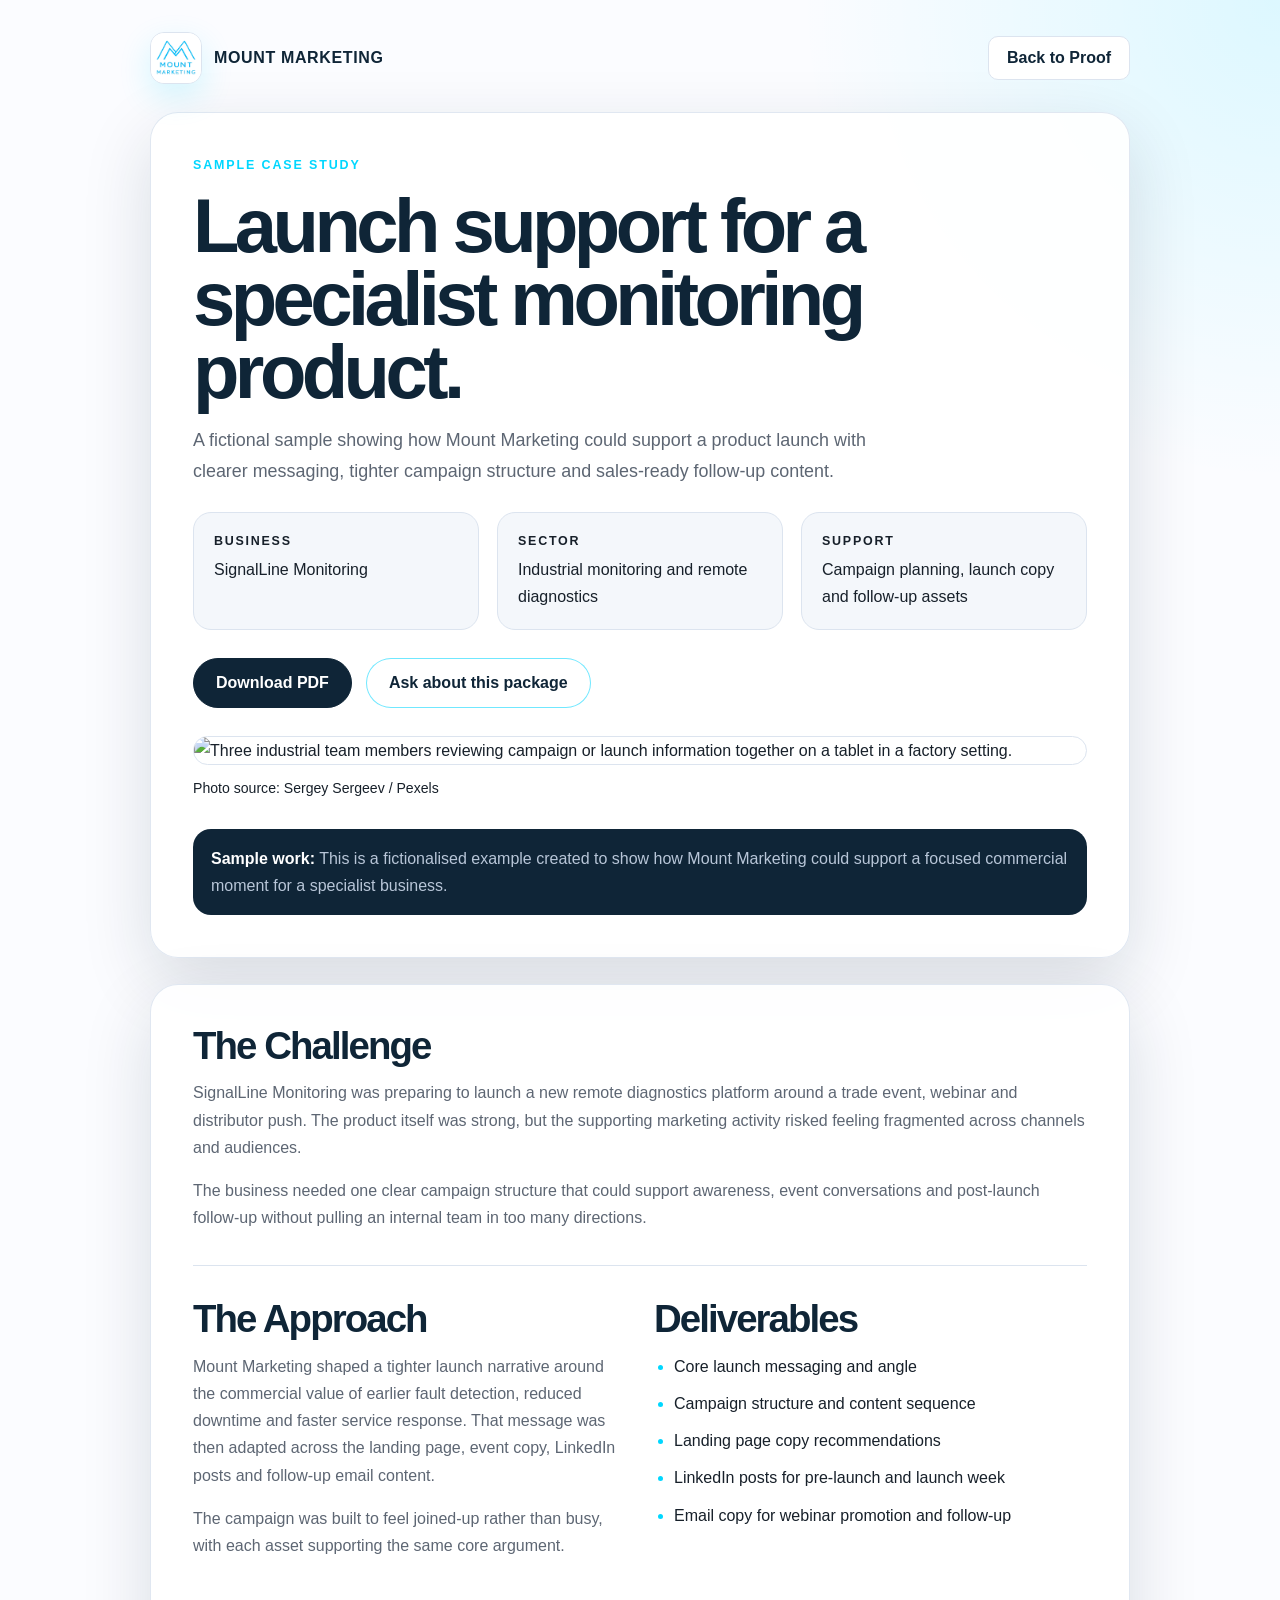
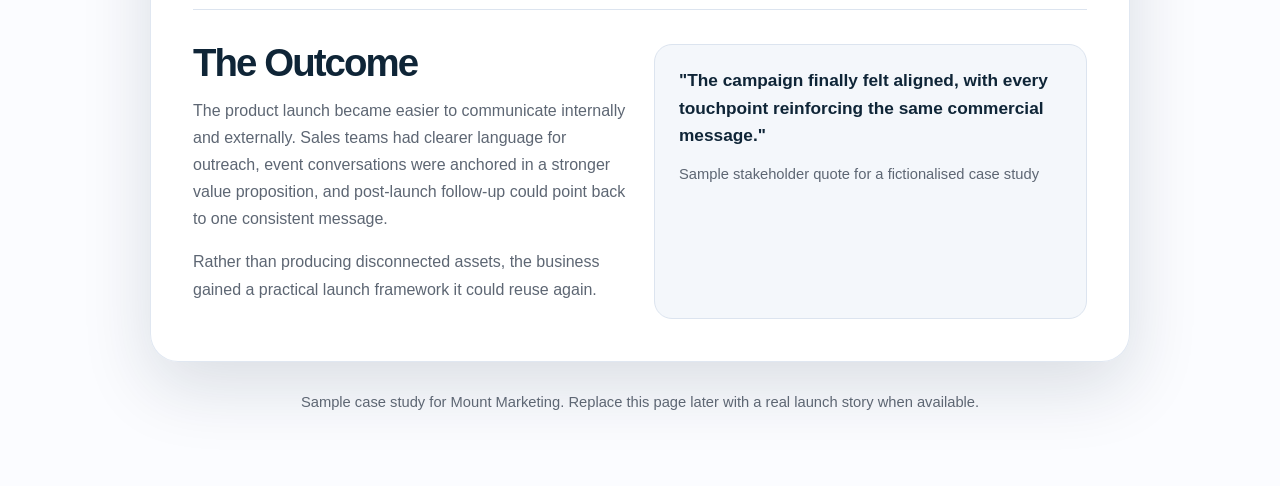
==== case-studies/launch-support.html @ dd9816d2 "Publish latest homepage and sample case studies" ====
<!DOCTYPE html>
<html lang="en">
<head>
  <meta charset="UTF-8">
  <meta name="viewport" content="width=device-width, initial-scale=1.0">
  <meta name="description" content="Sample Mount Marketing case study showing campaign support for a specialist product launch.">
  <title>Launch Support Sample Case Study | Mount Marketing</title>
  <link rel="canonical" href="https://www.mountmarketing.co.uk/case-studies/launch-support.html">
  <link rel="icon" href="../mount-marketing-logo.jpg" type="image/jpeg">
  <link rel="stylesheet" href="case-study.css?v=20260410-visuals">
</head>
<body>
  <main class="page-shell">
    <div class="container">
      <header class="page-header">
        <a class="brand-lockup" href="../index.html#top">
          <img src="../mount-marketing-logo.jpg" width="52" height="52" alt="" aria-hidden="true">
          <span>MOUNT MARKETING</span>
        </a>
        <a class="back-home" href="../index.html#proof">Back to Proof</a>
      </header>

      <section class="hero-card">
        <p class="eyebrow">Sample Case Study</p>
        <h1>Launch support for a specialist monitoring product.</h1>
        <p class="hero-lede">A fictional sample showing how Mount Marketing could support a product launch with clearer messaging, tighter campaign structure and sales-ready follow-up content.</p>
        <div class="hero-meta">
          <div class="meta-card">
            <span>Business</span>
            SignalLine Monitoring
          </div>
          <div class="meta-card">
            <span>Sector</span>
            Industrial monitoring and remote diagnostics
          </div>
          <div class="meta-card">
            <span>Support</span>
            Campaign planning, launch copy and follow-up assets
          </div>
        </div>
        <div class="page-actions">
          <a class="button button-primary" href="launch-support.pdf" download>Download PDF</a>
          <a class="button button-secondary" href="../index.html#contact">Ask about this package</a>
        </div>
        <figure class="hero-visual">
          <img src="images/launch-support.jpg" alt="Three industrial team members reviewing campaign or launch information together on a tablet in a factory setting.">
          <figcaption class="image-credit">Photo source: Sergey Sergeev / Pexels</figcaption>
        </figure>
        <p class="sample-note"><strong>Sample work:</strong> This is a fictionalised example created to show how Mount Marketing could support a focused commercial moment for a specialist business.</p>
      </section>

      <section class="content-card">
        <div class="section-block">
          <h2>The Challenge</h2>
          <p>SignalLine Monitoring was preparing to launch a new remote diagnostics platform around a trade event, webinar and distributor push. The product itself was strong, but the supporting marketing activity risked feeling fragmented across channels and audiences.</p>
          <p>The business needed one clear campaign structure that could support awareness, event conversations and post-launch follow-up without pulling an internal team in too many directions.</p>
        </div>

        <div class="section-block two-column">
          <div>
            <h2>The Approach</h2>
            <p>Mount Marketing shaped a tighter launch narrative around the commercial value of earlier fault detection, reduced downtime and faster service response. That message was then adapted across the landing page, event copy, LinkedIn posts and follow-up email content.</p>
            <p>The campaign was built to feel joined-up rather than busy, with each asset supporting the same core argument.</p>
          </div>
          <div>
            <h2>Deliverables</h2>
            <ul class="deliverables">
              <li>Core launch messaging and angle</li>
              <li>Campaign structure and content sequence</li>
              <li>Landing page copy recommendations</li>
              <li>LinkedIn posts for pre-launch and launch week</li>
              <li>Email copy for webinar promotion and follow-up</li>
            </ul>
          </div>
        </div>

        <div class="section-block two-column">
          <div>
            <h2>The Outcome</h2>
            <p>The product launch became easier to communicate internally and externally. Sales teams had clearer language for outreach, event conversations were anchored in a stronger value proposition, and post-launch follow-up could point back to one consistent message.</p>
            <p>Rather than producing disconnected assets, the business gained a practical launch framework it could reuse again.</p>
          </div>
          <div class="quote-card">
            <blockquote>"The campaign finally felt aligned, with every touchpoint reinforcing the same commercial message."</blockquote>
            <p>Sample stakeholder quote for a fictionalised case study</p>
          </div>
        </div>
      </section>

      <p class="page-footer">Sample case study for Mount Marketing. Replace this page later with a real launch story when available.</p>
    </div>
  </main>
</body>
</html>
---- case-studies/case-study.css ----
:root {
  --color-ink: #17202a;
  --color-muted: #5d6673;
  --color-panel: #ffffff;
  --color-soft: #f4f7fb;
  --color-deep: #0f2537;
  --color-accent: #00d7ff;
  --color-line: #dce4ef;
  --shadow-card: 0 24px 70px rgba(15, 37, 55, 0.14);
  --radius-large: 28px;
  --radius-medium: 18px;
  --container: 980px;
}

* {
  box-sizing: border-box;
}

body {
  margin: 0;
  font-family: Inter, "Segoe UI", Arial, sans-serif;
  color: var(--color-ink);
  background:
    radial-gradient(circle at top right, rgba(0, 215, 255, 0.12), transparent 30rem),
    #fbfcff;
  line-height: 1.7;
}

a {
  color: inherit;
  text-decoration: none;
}

p,
h1,
h2,
h3 {
  margin-top: 0;
}

p {
  color: var(--color-muted);
}

.container {
  width: min(100% - 40px, var(--container));
  margin: 0 auto;
}

.page-shell {
  padding: 32px 0 56px;
}

.page-header {
  display: flex;
  align-items: center;
  justify-content: space-between;
  gap: 20px;
  margin-bottom: 28px;
}

.brand-lockup {
  display: inline-flex;
  align-items: center;
  gap: 12px;
  color: var(--color-deep);
  font-weight: 800;
  letter-spacing: 0.04em;
}

.brand-lockup img {
  width: 52px;
  height: 52px;
  object-fit: contain;
  background: #ffffff;
  border: 1px solid var(--color-line);
  border-radius: 14px;
  box-shadow: 0 12px 32px rgba(0, 215, 255, 0.16);
}

.back-home {
  display: inline-flex;
  align-items: center;
  justify-content: center;
  min-height: 44px;
  padding: 0 18px;
  color: var(--color-deep);
  background: #ffffff;
  border: 1px solid var(--color-line);
  border-radius: 10px;
  font-weight: 800;
}

.hero-card,
.content-card {
  background: rgba(255, 255, 255, 0.9);
  border: 1px solid rgba(220, 228, 239, 0.88);
  border-radius: var(--radius-large);
  box-shadow: var(--shadow-card);
}

.hero-card {
  padding: 42px;
  margin-bottom: 26px;
}

.eyebrow {
  margin-bottom: 14px;
  color: var(--color-accent);
  font-size: 0.78rem;
  font-weight: 800;
  letter-spacing: 0.15em;
  text-transform: uppercase;
}

h1 {
  margin-bottom: 16px;
  color: var(--color-deep);
  font-size: clamp(2.5rem, 6vw, 4.75rem);
  line-height: 0.96;
  letter-spacing: -0.06em;
}

h2 {
  margin-bottom: 14px;
  color: var(--color-deep);
  font-size: clamp(1.7rem, 4vw, 2.4rem);
  line-height: 1;
  letter-spacing: -0.05em;
}

h3 {
  margin-bottom: 10px;
  color: var(--color-deep);
  font-size: 1.08rem;
  letter-spacing: -0.03em;
}

.hero-lede {
  max-width: 720px;
  margin-bottom: 26px;
  font-size: 1.12rem;
}

.hero-meta {
  display: grid;
  grid-template-columns: repeat(3, minmax(0, 1fr));
  gap: 18px;
  margin-bottom: 28px;
}

.meta-card {
  padding: 18px 20px;
  background: var(--color-soft);
  border: 1px solid var(--color-line);
  border-radius: var(--radius-medium);
}

.meta-card span {
  display: block;
  margin-bottom: 4px;
  color: var(--color-ink);
  font-size: 0.78rem;
  font-weight: 800;
  letter-spacing: 0.14em;
  text-transform: uppercase;
}

.page-actions {
  display: flex;
  flex-wrap: wrap;
  gap: 14px;
}

.hero-visual {
  margin: 28px 0;
}

.hero-visual img {
  display: block;
  width: 100%;
  max-height: 430px;
  object-fit: cover;
  border: 1px solid var(--color-line);
  border-radius: calc(var(--radius-large) - 6px);
}

.image-credit {
  margin: 12px 0 0;
  font-size: 0.88rem;
}

.image-credit a {
  color: var(--color-deep);
  font-weight: 700;
  text-decoration: underline;
  text-decoration-color: rgba(0, 215, 255, 0.58);
  text-underline-offset: 4px;
}

.button {
  display: inline-flex;
  align-items: center;
  justify-content: center;
  min-height: 50px;
  padding: 0 22px;
  border-radius: 999px;
  font-weight: 800;
}

.button-primary {
  color: #ffffff;
  background: var(--color-deep);
  border: 1px solid var(--color-deep);
}

.button-secondary {
  color: var(--color-deep);
  background: #ffffff;
  border: 1px solid rgba(0, 215, 255, 0.56);
}

.sample-note {
  margin: 24px 0 0;
  padding: 16px 18px;
  color: #b8c6d8;
  background: var(--color-deep);
  border-radius: var(--radius-medium);
}

.sample-note strong {
  color: #ffffff;
}

.content-card {
  padding: 42px;
}

.section-block + .section-block {
  margin-top: 34px;
  padding-top: 34px;
  border-top: 1px solid var(--color-line);
}

.two-column {
  display: grid;
  grid-template-columns: repeat(2, minmax(0, 1fr));
  gap: 28px;
}

.deliverables {
  display: grid;
  gap: 10px;
  margin: 0;
  padding-left: 20px;
}

.deliverables li::marker {
  color: var(--color-accent);
}

.quote-card {
  padding: 22px 24px;
  background: var(--color-soft);
  border: 1px solid var(--color-line);
  border-radius: var(--radius-medium);
}

.quote-card blockquote {
  margin: 0 0 12px;
  color: var(--color-deep);
  font-size: 1.08rem;
  font-weight: 700;
  line-height: 1.6;
}

.quote-card p {
  margin: 0;
  font-size: 0.92rem;
}

.page-footer {
  margin-top: 28px;
  text-align: center;
  font-size: 0.92rem;
}

@media print {
  body {
    background: #ffffff;
  }

  .page-shell {
    padding: 0;
  }

  .back-home,
  .page-actions {
    display: none;
  }

  .hero-card,
  .content-card {
    box-shadow: none;
  }
}

@media (max-width: 760px) {
  .page-header,
  .hero-meta,
  .two-column {
    grid-template-columns: 1fr;
  }

  .page-header {
    align-items: flex-start;
    flex-direction: column;
  }

  .hero-card,
  .content-card {
    padding: 30px;
  }
}
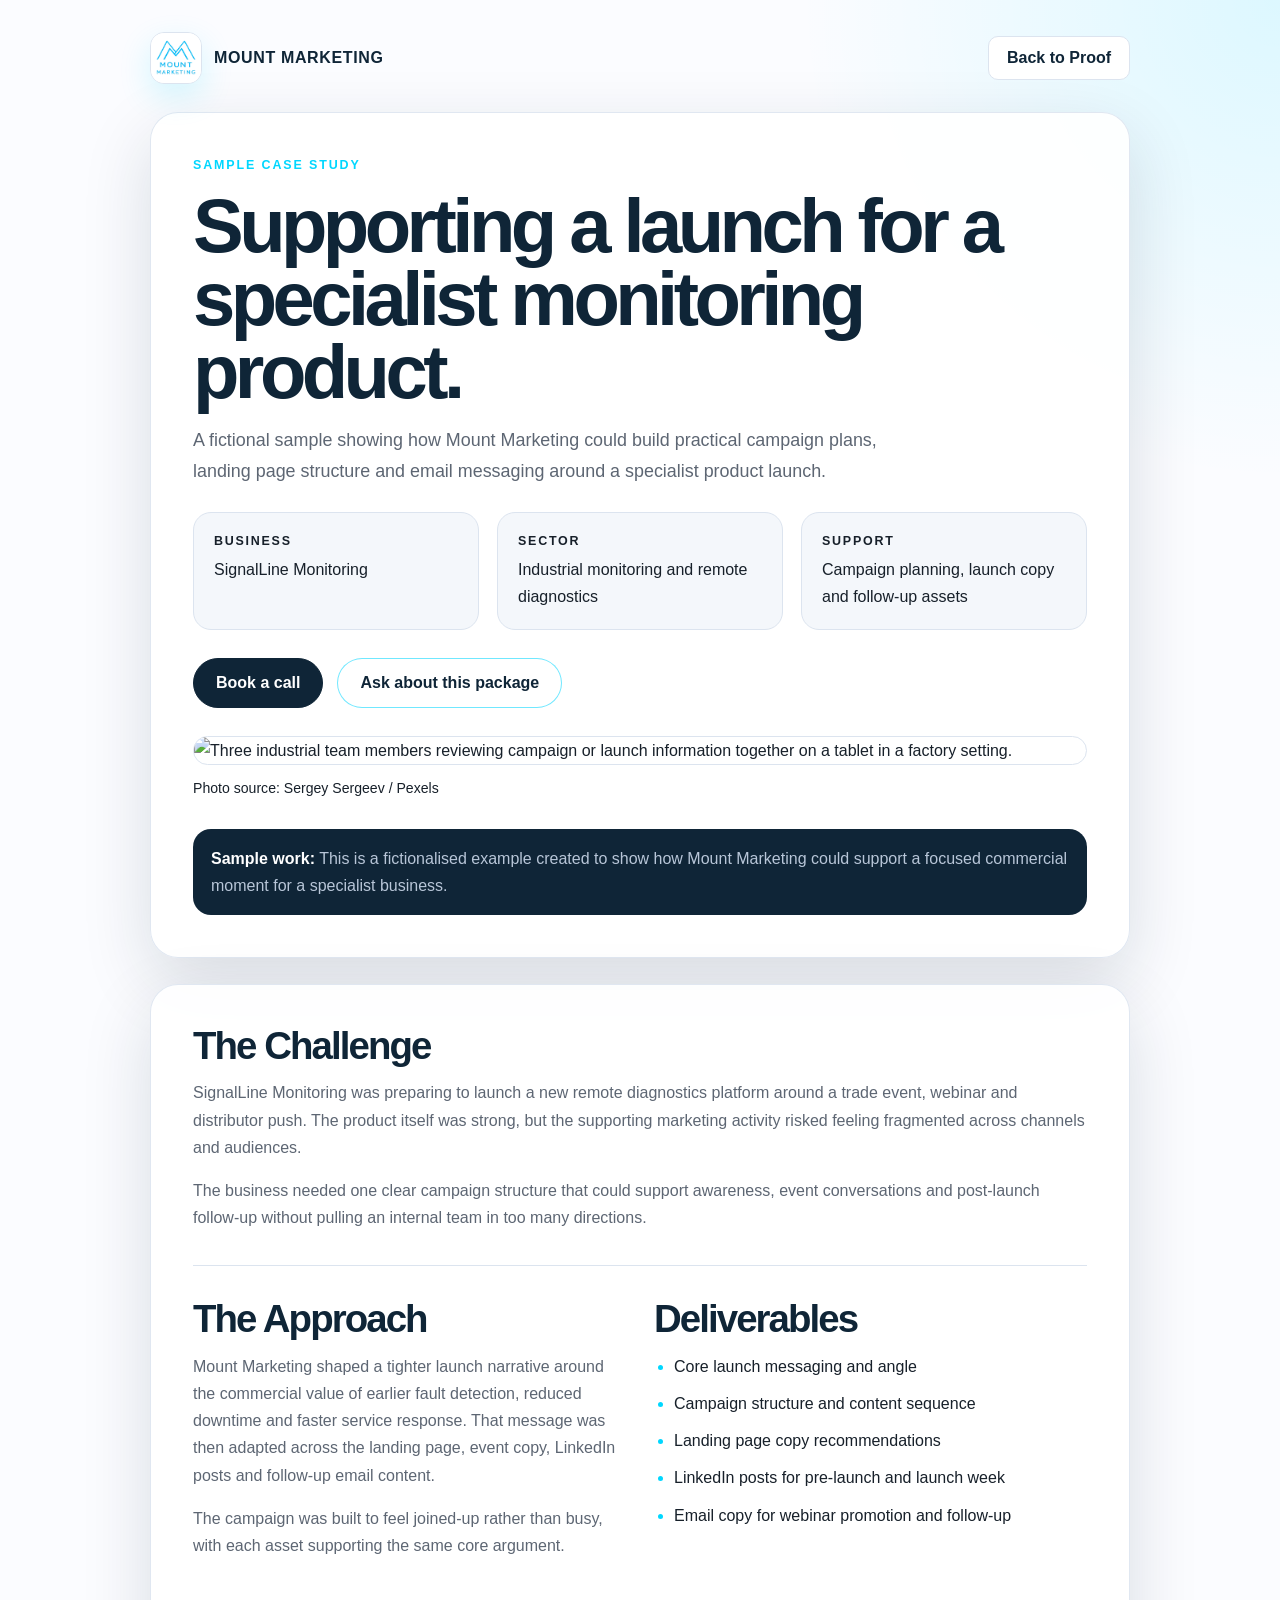
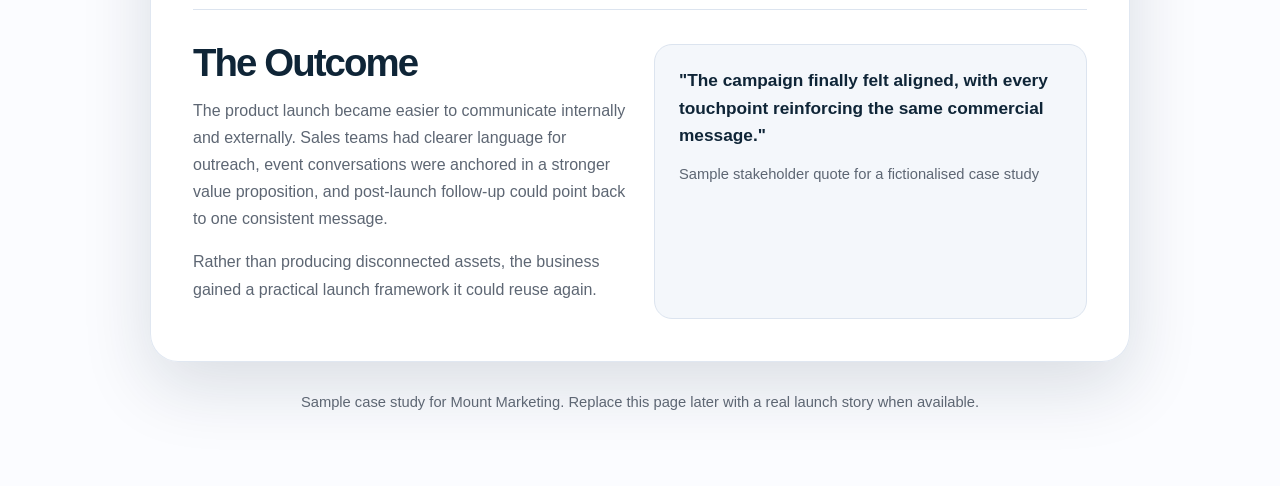
==== commit b2a1ed2f: "Rename proof samples and refresh case study titles" ====
--- a/case-studies/launch-support.html
+++ b/case-studies/launch-support.html
@@ -3,8 +3,8 @@
 <head>
   <meta charset="UTF-8">
   <meta name="viewport" content="width=device-width, initial-scale=1.0">
-  <meta name="description" content="Sample Mount Marketing case study showing campaign support for a specialist product launch.">
-  <title>Launch Support Sample Case Study | Mount Marketing</title>
+  <meta name="description" content="Sample Mount Marketing case study showing how campaign planning and launch support can help a specialist offer land more clearly.">
+  <title>Supporting a Launch Sample Case Study | Mount Marketing</title>
   <link rel="canonical" href="https://www.mountmarketing.co.uk/case-studies/launch-support.html">
   <link rel="icon" href="../mount-marketing-logo.jpg" type="image/jpeg">
   <link rel="stylesheet" href="case-study.css?v=20260410-visuals">
@@ -22,8 +22,8 @@
 
       <section class="hero-card">
         <p class="eyebrow">Sample Case Study</p>
-        <h1>Launch support for a specialist monitoring product.</h1>
-        <p class="hero-lede">A fictional sample showing how Mount Marketing could support a product launch with clearer messaging, tighter campaign structure and sales-ready follow-up content.</p>
+        <h1>Supporting a launch for a specialist monitoring product.</h1>
+        <p class="hero-lede">A fictional sample showing how Mount Marketing could build practical campaign plans, landing page structure and email messaging around a specialist product launch.</p>
         <div class="hero-meta">
           <div class="meta-card">
             <span>Business</span>
@@ -39,11 +39,11 @@
           </div>
         </div>
         <div class="page-actions">
-          <a class="button button-primary" href="launch-support.pdf" download>Download PDF</a>
+          <a class="button button-primary" href="../index.html#booking">Book a call</a>
           <a class="button button-secondary" href="../index.html#contact">Ask about this package</a>
         </div>
         <figure class="hero-visual">
-          <img src="images/launch-support.jpg" alt="Three industrial team members reviewing campaign or launch information together on a tablet in a factory setting.">
+          <img src="https://images.pexels.com/photos/32845690/pexels-photo-32845690.jpeg?cs=srgb&dl=pexels-sergey-sergeev-2153675005-32845690.jpg&fm=jpg" alt="Three industrial team members reviewing campaign or launch information together on a tablet in a factory setting.">
           <figcaption class="image-credit">Photo source: Sergey Sergeev / Pexels</figcaption>
         </figure>
         <p class="sample-note"><strong>Sample work:</strong> This is a fictionalised example created to show how Mount Marketing could support a focused commercial moment for a specialist business.</p>
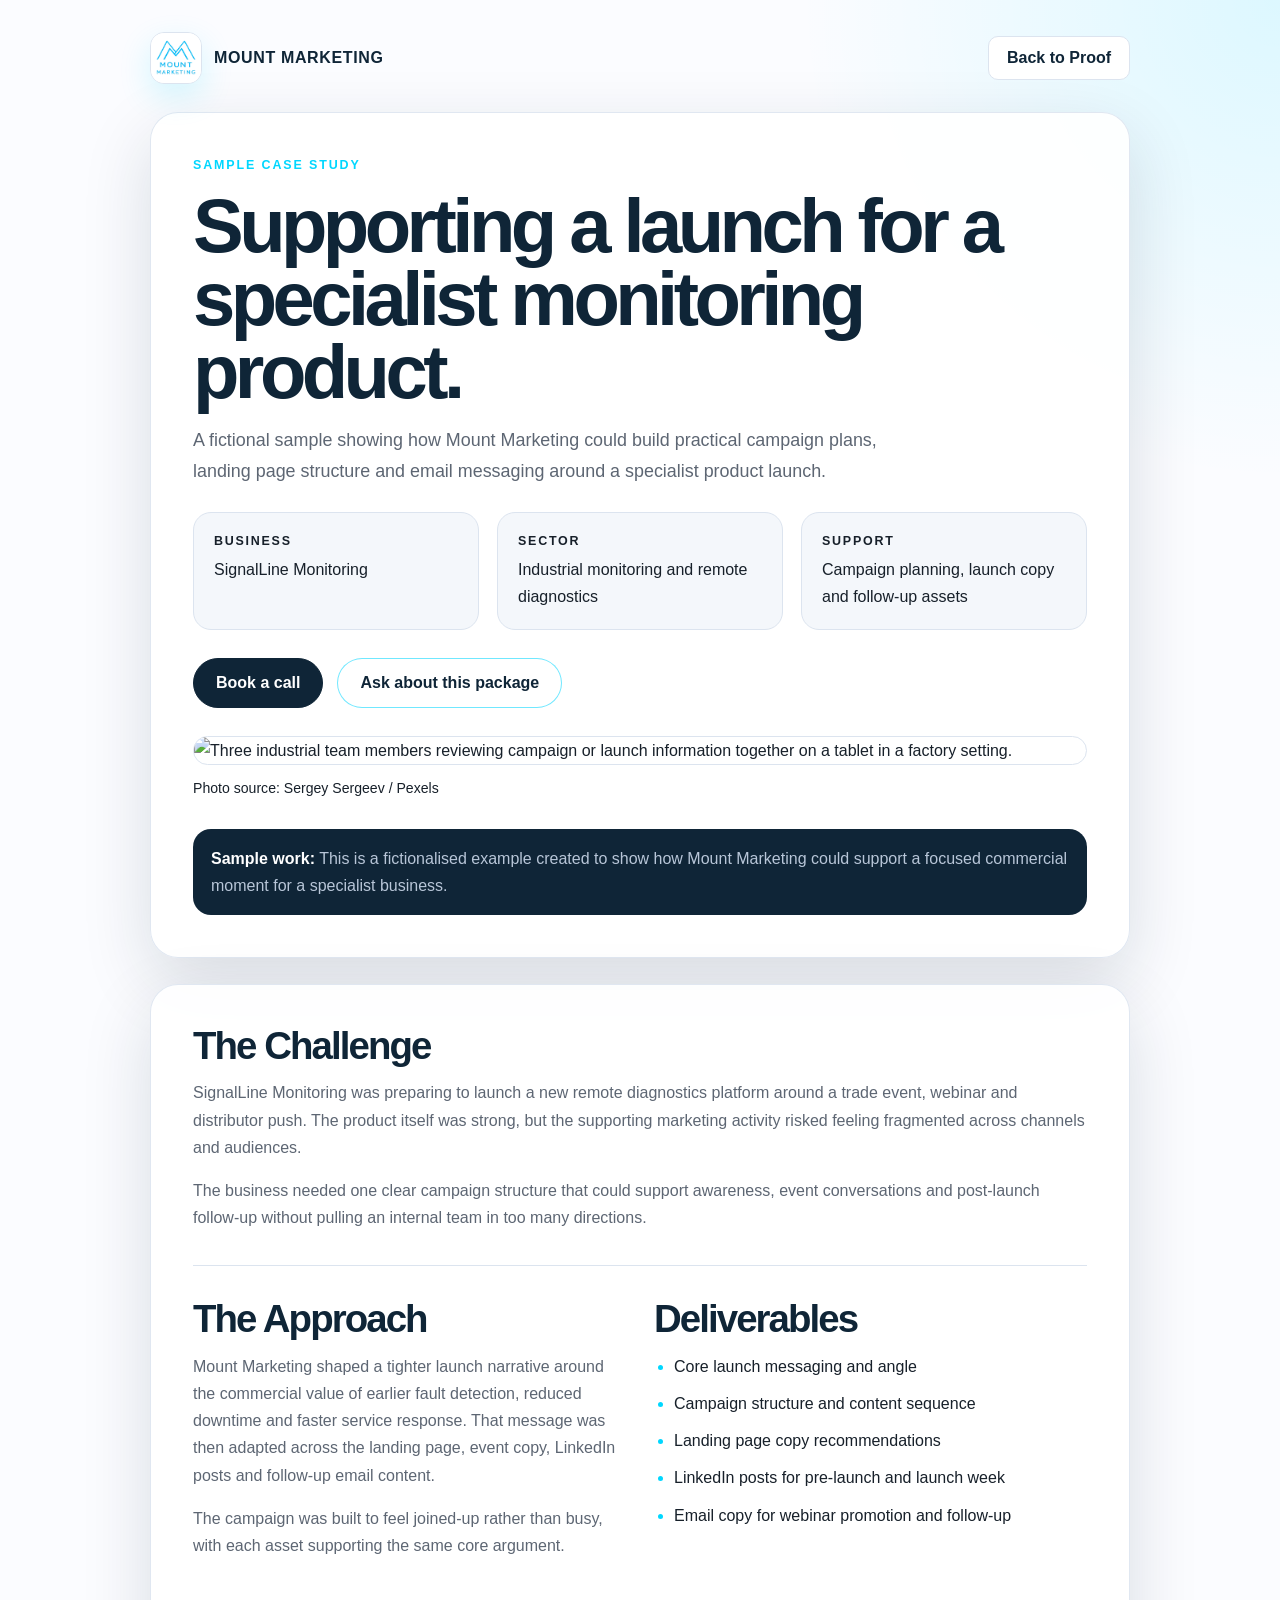
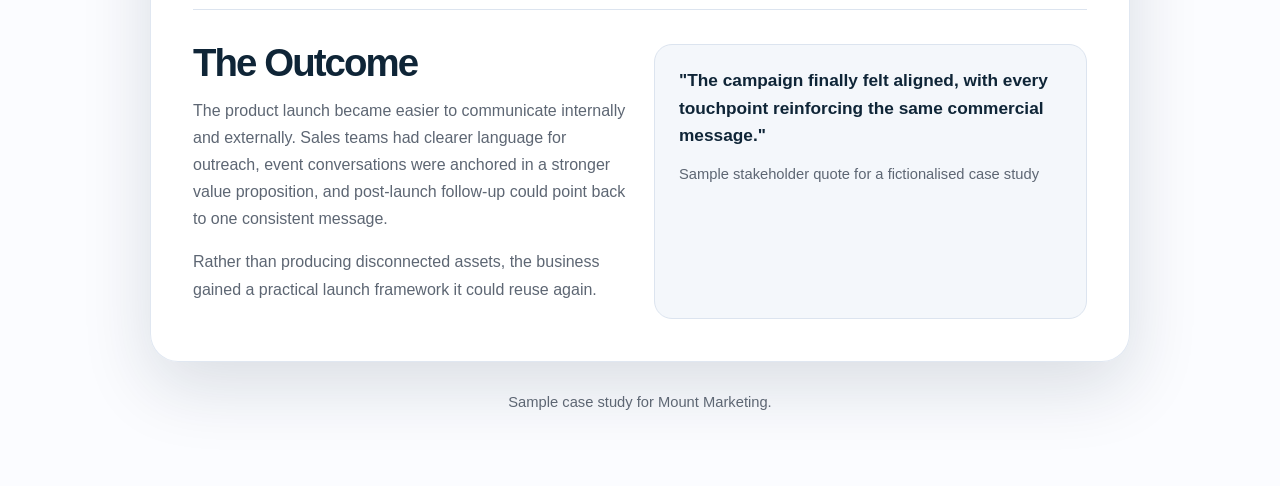
==== commit ef27556f: "Tighten sample case study notes" ====
--- a/case-studies/launch-support.html
+++ b/case-studies/launch-support.html
@@ -87,7 +87,7 @@
         </div>
       </section>
 
-      <p class="page-footer">Sample case study for Mount Marketing. Replace this page later with a real launch story when available.</p>
+      <p class="page-footer">Sample case study for Mount Marketing.</p>
     </div>
   </main>
 </body>
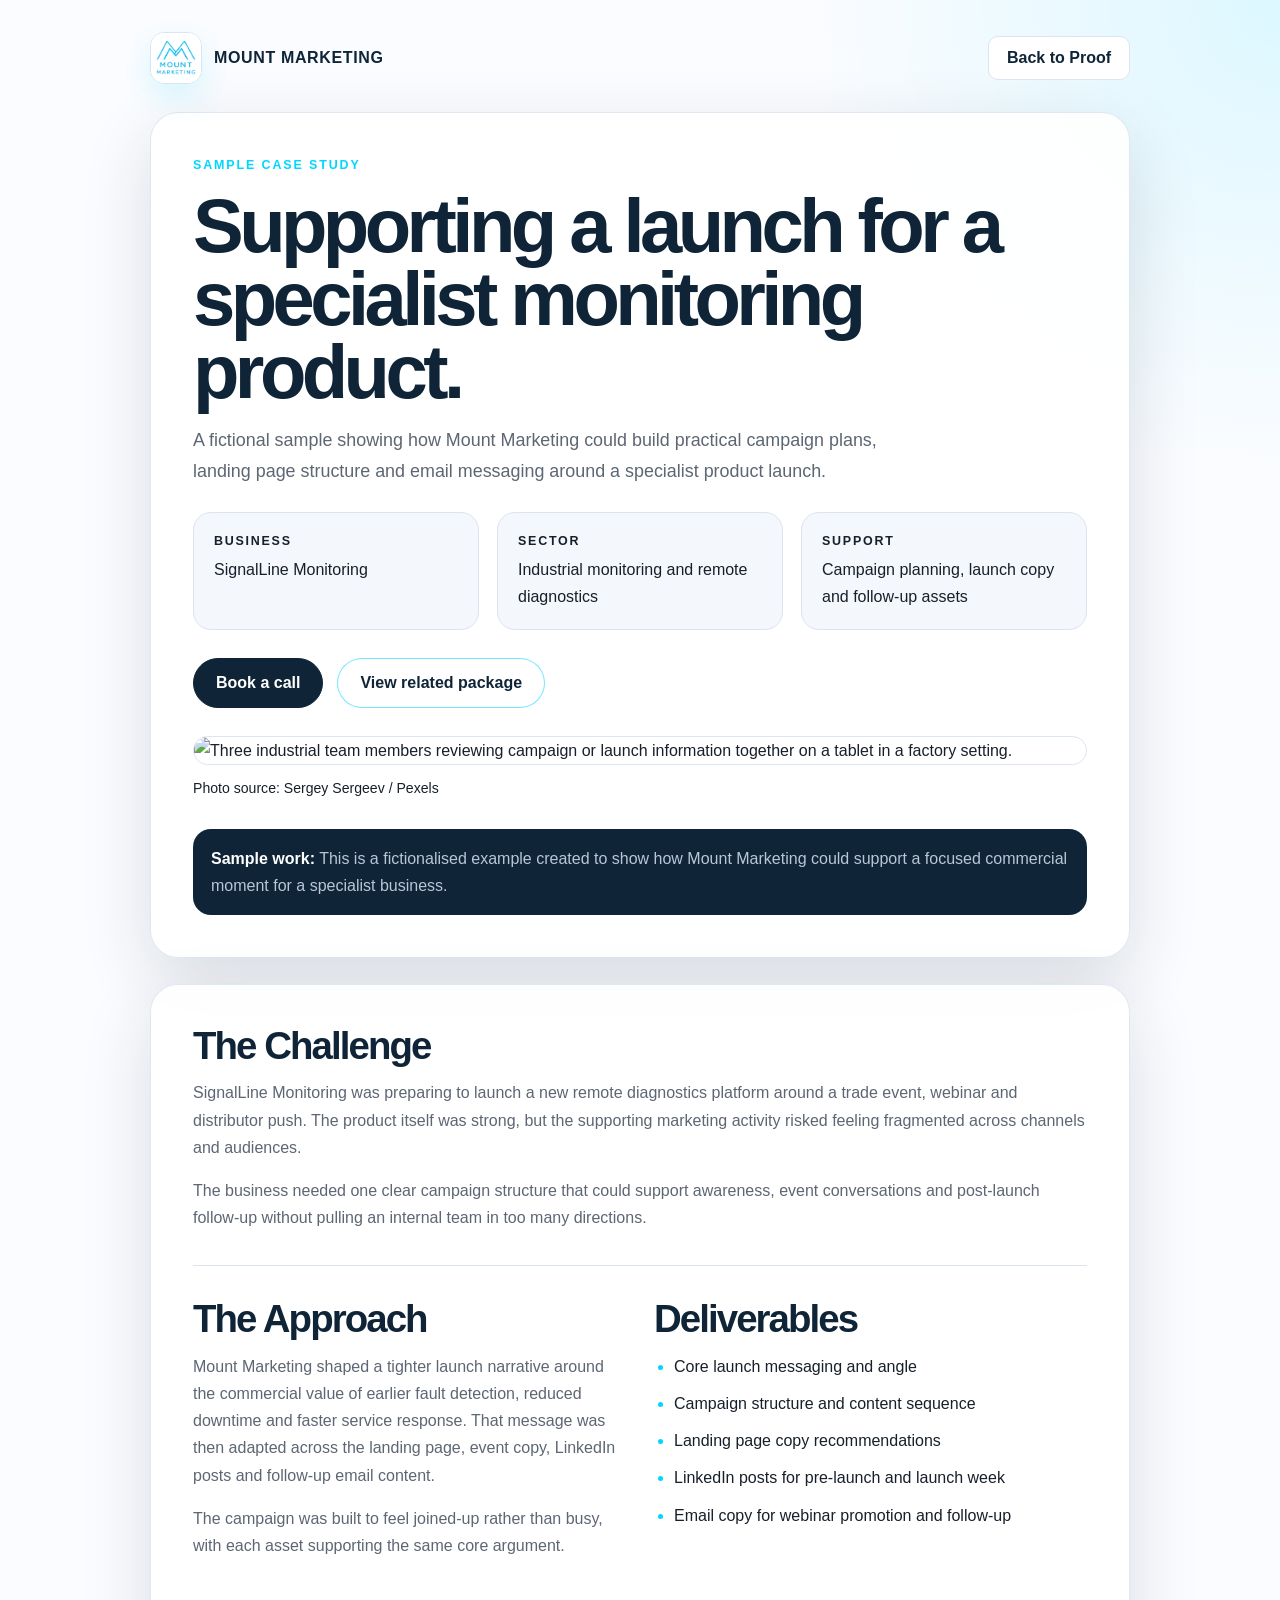
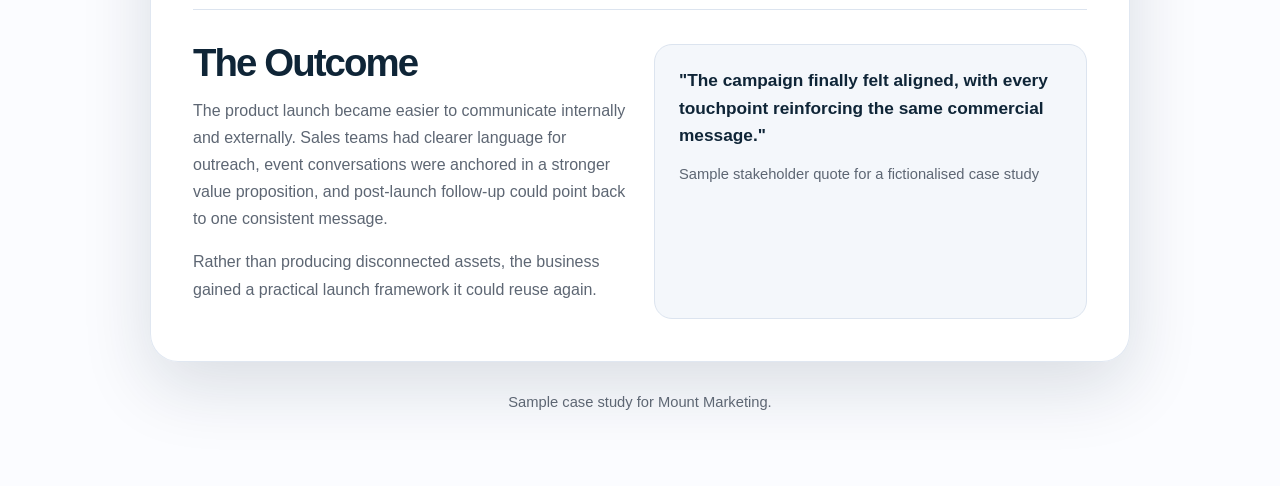
==== commit e7f843c9: "Add files via upload" ====
--- a/case-studies/launch-support.html
+++ b/case-studies/launch-support.html
@@ -1,13 +1,43 @@
 <!DOCTYPE html>
-<html lang="en">
+<html lang="en-GB">
 <head>
   <meta charset="UTF-8">
   <meta name="viewport" content="width=device-width, initial-scale=1.0">
-  <meta name="description" content="Sample Mount Marketing case study showing how campaign planning and launch support can help a specialist offer land more clearly.">
-  <title>Supporting a Launch Sample Case Study | Mount Marketing</title>
+  <meta name="description" content="Sample campaign support case study showing how clearer messaging and launch planning can help a specialist offer land more effectively.">
+  <meta property="og:title" content="Supporting a Launch Sample Case Study | Mount Marketing">
+  <meta property="og:description" content="A sample campaign support case study showing how Mount Marketing can help specialist businesses launch more clearly.">
+  <meta property="og:type" content="article">
+  <meta property="og:url" content="https://www.mountmarketing.co.uk/case-studies/launch-support.html">
+  <meta property="og:image" content="https://images.pexels.com/photos/32845690/pexels-photo-32845690.jpeg?cs=srgb&dl=pexels-sergey-sergeev-2153675005-32845690.jpg&fm=jpg">
+  <meta property="og:site_name" content="Mount Marketing">
+  <meta name="twitter:card" content="summary_large_image">
+  <meta name="twitter:title" content="Supporting a Launch Sample Case Study | Mount Marketing">
+  <meta name="twitter:description" content="Sample campaign support case study for a specialist launch, event or commercial moment.">
+  <meta name="twitter:image" content="https://images.pexels.com/photos/32845690/pexels-photo-32845690.jpeg?cs=srgb&dl=pexels-sergey-sergeev-2153675005-32845690.jpg&fm=jpg">
+  <title>Supporting a Launch Sample Case Study | Campaign Marketing Example | Mount Marketing</title>
   <link rel="canonical" href="https://www.mountmarketing.co.uk/case-studies/launch-support.html">
   <link rel="icon" href="../mount-marketing-logo.jpg" type="image/jpeg">
   <link rel="stylesheet" href="case-study.css?v=20260410-visuals">
+  <script type="application/ld+json">
+    {
+      "@context": "https://schema.org",
+      "@type": "BreadcrumbList",
+      "itemListElement": [
+        {
+          "@type": "ListItem",
+          "position": 1,
+          "name": "Home",
+          "item": "https://www.mountmarketing.co.uk/"
+        },
+        {
+          "@type": "ListItem",
+          "position": 2,
+          "name": "Supporting a Launch Sample Case Study",
+          "item": "https://www.mountmarketing.co.uk/case-studies/launch-support.html"
+        }
+      ]
+    }
+  </script>
 </head>
 <body>
   <main class="page-shell">
@@ -40,7 +70,7 @@
         </div>
         <div class="page-actions">
           <a class="button button-primary" href="../index.html#booking">Book a call</a>
-          <a class="button button-secondary" href="../index.html#contact">Ask about this package</a>
+          <a class="button button-secondary" href="../services/campaign-support-package.html">View related package</a>
         </div>
         <figure class="hero-visual">
           <img src="https://images.pexels.com/photos/32845690/pexels-photo-32845690.jpeg?cs=srgb&dl=pexels-sergey-sergeev-2153675005-32845690.jpg&fm=jpg" alt="Three industrial team members reviewing campaign or launch information together on a tablet in a factory setting.">
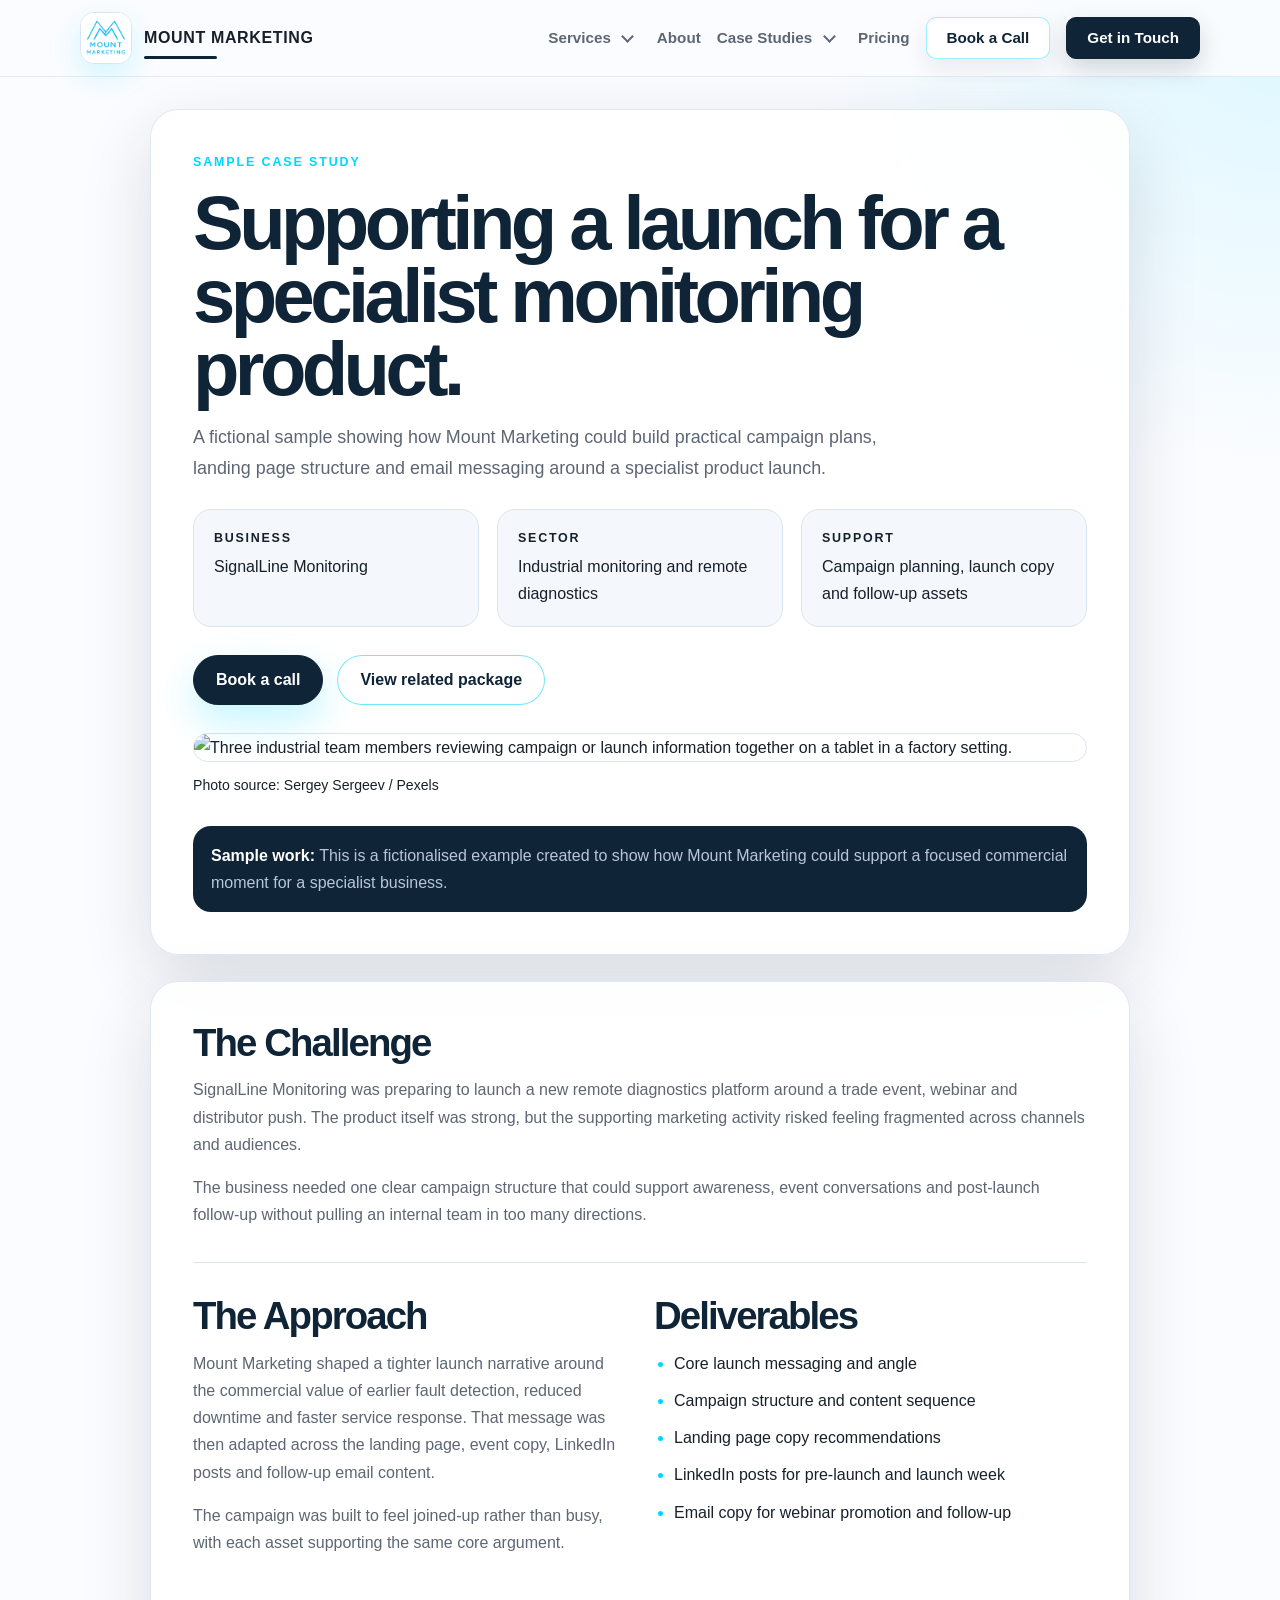
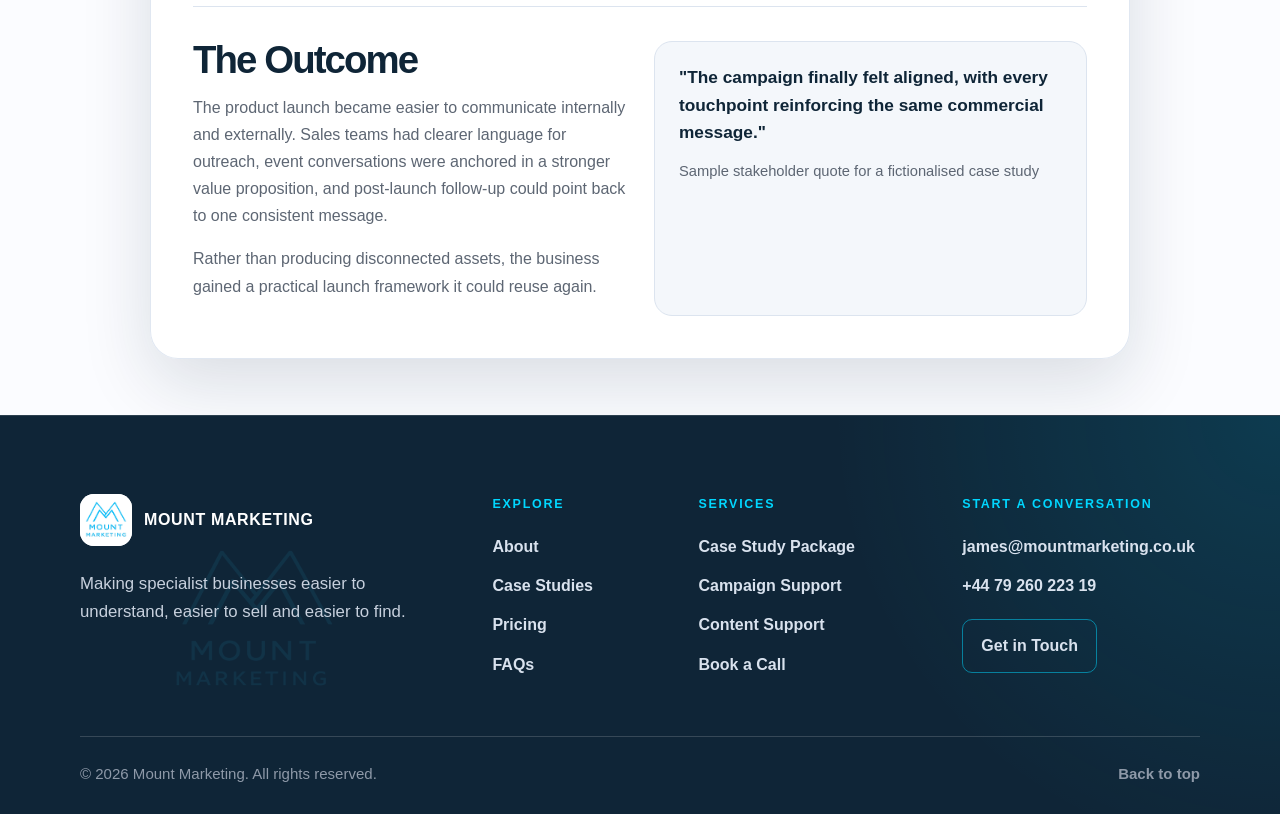
==== commit cc5a3ddc: "Update navigation, shared layouts, and proof cards" ====
--- a/case-studies/launch-support.html
+++ b/case-studies/launch-support.html
@@ -17,7 +17,9 @@
   <title>Supporting a Launch Sample Case Study | Campaign Marketing Example | Mount Marketing</title>
   <link rel="canonical" href="https://www.mountmarketing.co.uk/case-studies/launch-support.html">
   <link rel="icon" href="../mount-marketing-logo.jpg" type="image/jpeg">
-  <link rel="stylesheet" href="case-study.css?v=20260410-visuals">
+  <link rel="stylesheet" href="../styles.css?v=20260410-seo-pass">
+  <link rel="stylesheet" href="case-study.css?v=20260410-nav-shell">
+  <script src="../site.js" defer></script>
   <script type="application/ld+json">
     {
       "@context": "https://schema.org",
@@ -40,16 +42,45 @@
   </script>
 </head>
 <body>
-  <main class="page-shell">
+  <header class="site-header">
+    <nav class="nav container" aria-label="Primary navigation">
+      <a class="brand" href="../index.html#top" aria-label="Mount Marketing home">
+        <img class="brand-logo" src="../mount-marketing-logo.jpg" width="52" height="52" alt="" aria-hidden="true" decoding="async">
+        <span>MOUNT MARKETING</span>
+      </a>
+      <div class="nav-links">
+        <div class="nav-dropdown" data-nav-dropdown>
+          <div class="nav-dropdown-trigger">
+            <a class="nav-parent-link" href="../index.html#services">Services</a>
+            <button class="nav-dropdown-toggle" type="button" aria-expanded="false" aria-label="Open Services menu"></button>
+          </div>
+          <div class="nav-menu">
+            <a href="../services/case-study-package.html">Case Study Package</a>
+            <a href="../services/campaign-support-package.html">Campaign Support Package</a>
+            <a href="../services/content-support-subscription.html">Content Support Subscription</a>
+          </div>
+        </div>
+        <a href="../index.html#about">About</a>
+        <div class="nav-dropdown" data-nav-dropdown>
+          <div class="nav-dropdown-trigger">
+            <a class="nav-parent-link" href="../index.html#proof">Case Studies</a>
+            <button class="nav-dropdown-toggle" type="button" aria-expanded="false" aria-label="Open Case Studies menu"></button>
+          </div>
+          <div class="nav-menu">
+            <a href="offer-clarity.html">Offering Clarity</a>
+            <a href="launch-support.html">Supporting a Launch</a>
+            <a href="marketing-foundations.html">Marketing a Company's Foundations</a>
+          </div>
+        </div>
+        <a href="../index.html#pricing">Pricing</a>
+        <a class="nav-button nav-button-secondary" href="../index.html#booking">Book a Call</a>
+        <a class="nav-button nav-button-primary" href="../index.html#contact">Get in Touch</a>
+      </div>
+    </nav>
+  </header>
+
+  <main id="top" class="page-shell">
     <div class="container">
-      <header class="page-header">
-        <a class="brand-lockup" href="../index.html#top">
-          <img src="../mount-marketing-logo.jpg" width="52" height="52" alt="" aria-hidden="true">
-          <span>MOUNT MARKETING</span>
-        </a>
-        <a class="back-home" href="../index.html#proof">Back to Proof</a>
-      </header>
-
       <section class="hero-card">
         <p class="eyebrow">Sample Case Study</p>
         <h1>Supporting a launch for a specialist monitoring product.</h1>
@@ -116,9 +147,42 @@
           </div>
         </div>
       </section>
-
-      <p class="page-footer">Sample case study for Mount Marketing.</p>
     </div>
   </main>
+  <footer class="site-footer">
+    <div class="container footer-inner">
+      <div class="footer-brand">
+        <a class="footer-logo" href="../index.html#top" aria-label="Mount Marketing home">
+          <img src="../mount-marketing-logo.jpg" width="52" height="52" alt="" aria-hidden="true" decoding="async">
+          <span>MOUNT MARKETING</span>
+        </a>
+        <p>Making specialist businesses easier to understand, easier to sell and easier to find.</p>
+      </div>
+      <nav class="footer-links" aria-label="Footer navigation">
+        <p>Explore</p>
+        <a href="../index.html#about">About</a>
+        <a href="../index.html#proof">Case Studies</a>
+        <a href="../index.html#pricing">Pricing</a>
+        <a href="../index.html#faq">FAQs</a>
+      </nav>
+      <nav class="footer-links footer-services" aria-label="Footer services">
+        <p>Services</p>
+        <a href="../services/case-study-package.html">Case Study Package</a>
+        <a href="../services/campaign-support-package.html">Campaign Support</a>
+        <a href="../services/content-support-subscription.html">Content Support</a>
+        <a href="../index.html#booking">Book a Call</a>
+      </nav>
+      <div class="footer-contact">
+        <p>Start a conversation</p>
+        <a href="mailto:james@mountmarketing.co.uk">james@mountmarketing.co.uk</a>
+        <a href="tel:+447926022319">+44 79 260 223 19</a>
+        <a class="footer-cta" href="../index.html#contact">Get in Touch</a>
+      </div>
+    </div>
+    <div class="container footer-bottom">
+      <p>&copy; 2026 Mount Marketing. All rights reserved.</p>
+      <a href="#top">Back to top</a>
+    </div>
+  </footer>
 </body>
 </html>
--- a/styles.css
+++ b/styles.css
@@ -0,0 +1,1360 @@
+:root {
+  --color-ink: #17202a;
+  --color-muted: #5d6673;
+  --color-panel: #ffffff;
+  --color-soft: #f4f7fb;
+  --color-deep: #0f2537;
+  --color-accent: #00d7ff;
+  --color-accent-dark: #00d7ff;
+  --color-line: #dce4ef;
+  --shadow-card: 0 24px 70px rgba(15, 37, 55, 0.14);
+  --radius-large: 28px;
+  --radius-medium: 18px;
+  --container: 1120px;
+}
+
+* {
+  box-sizing: border-box;
+}
+
+html {
+  scroll-behavior: auto;
+  scroll-padding-top: 96px;
+}
+
+body {
+  margin: 0;
+  font-family: Inter, "Segoe UI", Arial, sans-serif;
+  color: var(--color-ink);
+  background: #fbfcff;
+  line-height: 1.6;
+}
+
+a {
+  color: inherit;
+  text-decoration: none;
+}
+
+p,
+h1,
+h2,
+h3 {
+  margin-top: 0;
+}
+
+p {
+  color: var(--color-muted);
+}
+
+.container {
+  width: min(100% - 40px, var(--container));
+  margin: 0 auto;
+}
+
+.section {
+  padding: 96px 0;
+}
+
+.site-header {
+  position: sticky;
+  top: 0;
+  z-index: 10;
+  background: rgba(251, 252, 255, 0.9);
+  border-bottom: 1px solid rgba(220, 228, 239, 0.75);
+  backdrop-filter: blur(18px);
+}
+
+.nav {
+  min-height: 76px;
+  display: flex;
+  align-items: center;
+  justify-content: space-between;
+  gap: 24px;
+}
+
+.brand {
+  display: inline-flex;
+  align-items: center;
+  gap: 12px;
+  font-weight: 800;
+  letter-spacing: 0.04em;
+}
+
+.brand span {
+  position: relative;
+  display: inline-block;
+}
+
+.brand span::after {
+  content: "";
+  position: absolute;
+  bottom: -7px;
+  left: 0;
+  width: 43%;
+  height: 3px;
+  background: var(--color-deep);
+  border-radius: 999px;
+}
+
+.brand-logo {
+  width: 52px;
+  height: 52px;
+  object-fit: contain;
+  background: #ffffff;
+  border: 1px solid var(--color-line);
+  border-radius: 14px;
+  box-shadow: 0 12px 32px rgba(0, 215, 255, 0.18);
+}
+
+.nav-links {
+  display: flex;
+  align-items: center;
+  gap: 16px;
+  color: var(--color-muted);
+  font-size: 0.95rem;
+  font-weight: 600;
+}
+
+.nav-dropdown {
+  position: relative;
+  display: inline-flex;
+  align-items: center;
+}
+
+.nav-dropdown::after {
+  content: "";
+  position: absolute;
+  top: 100%;
+  left: 0;
+  right: 0;
+  height: 16px;
+}
+
+.nav-dropdown-trigger {
+  display: inline-flex;
+  align-items: center;
+  gap: 4px;
+}
+
+.nav-parent-link {
+  display: inline-flex;
+  align-items: center;
+  color: inherit;
+  transition: color 180ms ease;
+}
+
+.nav-dropdown-toggle {
+  display: inline-flex;
+  align-items: center;
+  justify-content: center;
+  width: 26px;
+  height: 26px;
+  padding: 0;
+  color: inherit;
+  background: transparent;
+  border: 0;
+  border-radius: 999px;
+  cursor: pointer;
+  transition: color 180ms ease, background 180ms ease;
+}
+
+.nav-dropdown-toggle::before {
+  content: "";
+  width: 7px;
+  height: 7px;
+  margin-top: -4px;
+  border-right: 2px solid currentColor;
+  border-bottom: 2px solid currentColor;
+  transform: rotate(45deg);
+  transition: transform 180ms ease;
+}
+
+.nav-menu {
+  position: absolute;
+  top: calc(100% + 8px);
+  left: 0;
+  z-index: 20;
+  min-width: 260px;
+  display: grid;
+  gap: 6px;
+  padding: 12px;
+  background: rgba(255, 255, 255, 0.98);
+  border: 1px solid rgba(220, 228, 239, 0.95);
+  border-radius: 18px;
+  box-shadow: 0 22px 48px rgba(15, 37, 55, 0.14);
+  opacity: 0;
+  pointer-events: none;
+  transform: translateY(8px);
+  transition: opacity 180ms ease, transform 180ms ease;
+}
+
+.nav-menu a {
+  padding: 10px 12px;
+  color: var(--color-ink);
+  border-radius: 12px;
+  font-size: 0.92rem;
+  font-weight: 700;
+  transition: color 180ms ease, background 180ms ease;
+}
+
+.nav-menu a:hover {
+  color: var(--color-deep);
+  background: var(--color-soft);
+}
+
+.nav-dropdown:hover .nav-parent-link,
+.nav-dropdown:hover .nav-dropdown-toggle,
+.nav-dropdown:focus-within .nav-parent-link,
+.nav-dropdown:focus-within .nav-dropdown-toggle,
+.nav-dropdown.is-open .nav-parent-link,
+.nav-dropdown.is-open .nav-dropdown-toggle {
+  color: var(--color-accent);
+}
+
+.nav-dropdown:hover .nav-dropdown-toggle::before,
+.nav-dropdown:focus-within .nav-dropdown-toggle::before,
+.nav-dropdown.is-open .nav-dropdown-toggle::before {
+  transform: rotate(-135deg);
+  margin-top: 2px;
+}
+
+.nav-dropdown:hover .nav-menu,
+.nav-dropdown:focus-within .nav-menu,
+.nav-dropdown.is-open .nav-menu {
+  opacity: 1;
+  pointer-events: auto;
+  transform: translateY(0);
+}
+
+.nav-links > a:hover {
+  color: var(--color-accent);
+}
+
+.nav-button {
+  display: inline-flex;
+  align-items: center;
+  justify-content: center;
+  min-height: 42px;
+  padding: 0 20px;
+  border-radius: 10px;
+  font-weight: 800;
+  transition: color 180ms ease, border-color 180ms ease, background 180ms ease, box-shadow 180ms ease, transform 180ms ease;
+}
+
+.nav-button:hover {
+  transform: translateY(-1px);
+}
+
+.nav-button-secondary {
+  color: var(--color-deep);
+  background: #ffffff;
+  border: 1px solid rgba(0, 215, 255, 0.38);
+  box-shadow: 0 10px 24px rgba(15, 37, 55, 0.08);
+}
+
+.nav-button-secondary:hover {
+  color: var(--color-deep);
+  border-color: var(--color-accent);
+  box-shadow: 0 14px 30px rgba(0, 215, 255, 0.14);
+}
+
+.nav-button-primary {
+  color: #ffffff;
+  background: var(--color-deep);
+  border: 1px solid var(--color-deep);
+  box-shadow: 0 10px 24px rgba(15, 37, 55, 0.18);
+}
+
+.nav-button-primary:hover {
+  color: #ffffff;
+  background: var(--color-deep);
+  border-color: var(--color-deep);
+  box-shadow: 0 14px 30px rgba(15, 37, 55, 0.24);
+}
+
+.hero {
+  position: relative;
+  overflow: hidden;
+  padding-top: 118px;
+  background:
+    radial-gradient(circle at top right, rgba(0, 215, 255, 0.18), transparent 32rem),
+    linear-gradient(180deg, #ffffff 0%, #f4f7fb 100%);
+}
+
+.hero-grid {
+  display: grid;
+  grid-template-columns: minmax(0, 1.1fr) minmax(300px, 0.7fr);
+  align-items: center;
+  gap: 56px;
+}
+
+.hero-copy {
+  max-width: 720px;
+}
+
+.eyebrow {
+  margin-bottom: 14px;
+  color: var(--color-accent);
+  font-size: 0.78rem;
+  font-weight: 800;
+  letter-spacing: 0.15em;
+  text-transform: uppercase;
+}
+
+h1 {
+  margin-bottom: 24px;
+  font-size: clamp(3rem, 7vw, 5.9rem);
+  line-height: 0.94;
+  letter-spacing: -0.075em;
+}
+
+.hero-title .word-complex,
+.hero-title .word-clear {
+  display: inline-block;
+  position: relative;
+}
+
+.hero-title .word-complex {
+  color: var(--color-accent);
+}
+
+.hero-title .word-complex::before {
+  content: attr(data-scramble);
+  position: absolute;
+  inset: 0 auto auto 0;
+  min-width: 100%;
+  color: var(--color-accent);
+  font-family: Consolas, "Courier New", monospace;
+  letter-spacing: -0.045em;
+  opacity: 0;
+  text-shadow: 0 0 18px rgba(0, 215, 255, 0.55);
+  white-space: nowrap;
+}
+
+.hero-title.is-animating .word-complex {
+  color: transparent;
+}
+
+.hero-title.is-animating .word-complex::before {
+  animation: codeJitter 150ms steps(2, end) infinite;
+  opacity: 1;
+}
+
+.hero-title.is-settled .word-complex {
+  animation: complexSettle 520ms ease both;
+}
+
+.hero-title .word-clear {
+  isolation: isolate;
+}
+
+.hero-title .word-clear::before {
+  content: "";
+  position: absolute;
+  inset: -0.22em -0.35em;
+  z-index: -1;
+  background:
+    radial-gradient(circle at 30% 50%, rgba(255, 255, 255, 0.9), transparent 34%),
+    radial-gradient(circle at 60% 45%, rgba(0, 215, 255, 0.32), transparent 42%),
+    radial-gradient(circle at 75% 55%, rgba(255, 255, 255, 0.72), transparent 36%);
+  border-radius: 999px;
+  filter: blur(12px);
+  opacity: 0;
+  pointer-events: none;
+}
+
+.hero-title.is-animating .word-clear {
+  animation: clearReveal 1320ms ease-out both;
+}
+
+.hero-title.is-animating .word-clear::before {
+  animation: fogDissipate 1320ms ease-out both;
+}
+
+h2 {
+  margin-bottom: 18px;
+  font-size: clamp(2rem, 4vw, 3.35rem);
+  line-height: 1;
+  letter-spacing: -0.055em;
+}
+
+h3 {
+  margin-bottom: 12px;
+  font-size: 1.2rem;
+  letter-spacing: -0.03em;
+}
+
+.hero-lede {
+  max-width: 680px;
+  margin-bottom: 34px;
+  font-size: 1.18rem;
+}
+
+@keyframes codeJitter {
+  0% {
+    transform: translate(0, 0) skewX(0deg);
+  }
+
+  50% {
+    transform: translate(0.018em, -0.015em) skewX(-2deg);
+  }
+
+  100% {
+    transform: translate(-0.014em, 0.012em) skewX(2deg);
+  }
+}
+
+@keyframes complexSettle {
+  0% {
+    filter: blur(2px);
+    letter-spacing: -0.02em;
+    text-shadow: 0 0 18px rgba(0, 215, 255, 0.32);
+  }
+
+  100% {
+    filter: blur(0);
+    letter-spacing: inherit;
+    text-shadow: none;
+  }
+}
+
+@keyframes clearReveal {
+  0% {
+    filter: blur(16px);
+    opacity: 0.35;
+    transform: translateY(0.05em);
+    text-shadow: 0 0 30px rgba(15, 37, 55, 0.45);
+  }
+
+  72% {
+    filter: blur(2px);
+    opacity: 0.9;
+    text-shadow: 0 0 12px rgba(0, 215, 255, 0.18);
+  }
+
+  100% {
+    filter: blur(0);
+    opacity: 1;
+    transform: translateY(0);
+    text-shadow: none;
+  }
+}
+
+@keyframes fogDissipate {
+  0% {
+    opacity: 0.9;
+    transform: translateX(-18%) scale(1);
+  }
+
+  58% {
+    opacity: 0.45;
+    transform: translateX(12%) scale(1.12);
+  }
+
+  100% {
+    opacity: 0;
+    transform: translateX(32%) scale(1.28);
+  }
+}
+
+.hero-actions,
+.contact-actions {
+  display: flex;
+  align-items: center;
+  flex-wrap: wrap;
+  gap: 14px;
+}
+
+.button {
+  display: inline-flex;
+  align-items: center;
+  justify-content: center;
+  min-height: 50px;
+  padding: 0 22px;
+  border-radius: 999px;
+  font-weight: 800;
+  transition: transform 180ms ease, box-shadow 180ms ease, background 180ms ease;
+}
+
+.button:hover {
+  transform: translateY(-2px);
+}
+
+.button-primary {
+  color: var(--color-deep);
+  background: var(--color-accent);
+  box-shadow: 0 16px 38px rgba(0, 215, 255, 0.24);
+}
+
+.button-primary:hover {
+  background: var(--color-accent-dark);
+}
+
+.button-secondary {
+  color: var(--color-deep);
+  background: #ffffff;
+  border: 1px solid var(--color-line);
+}
+
+.hero-card {
+  padding: 34px;
+  background: rgba(255, 255, 255, 0.86);
+  border: 1px solid rgba(255, 255, 255, 0.7);
+  border-radius: var(--radius-large);
+  box-shadow: var(--shadow-card);
+}
+
+.card-kicker {
+  margin-bottom: 20px;
+  color: var(--color-deep);
+  font-weight: 800;
+}
+
+.hero-checklist {
+  display: grid;
+  gap: 18px;
+  margin: 0;
+  padding: 0;
+  list-style: none;
+}
+
+.hero-checklist li {
+  position: relative;
+  padding-left: 34px;
+  color: var(--color-muted);
+}
+
+.hero-checklist li::before {
+  content: "";
+  position: absolute;
+  top: 0.55em;
+  left: 0;
+  width: 16px;
+  height: 16px;
+  border-radius: 50%;
+  background: var(--color-accent);
+  box-shadow: inset 0 0 0 5px rgba(0, 215, 255, 0.22);
+}
+
+.section-light {
+  background: var(--color-soft);
+}
+
+.section-heading {
+  max-width: 760px;
+  margin-bottom: 44px;
+}
+
+.section-heading p {
+  font-size: 1.05rem;
+}
+
+.card-grid,
+.proof-grid,
+.pricing-grid {
+  display: grid;
+  grid-template-columns: repeat(3, minmax(0, 1fr));
+  gap: 22px;
+}
+
+.service-card,
+.proof-card,
+.pricing-card {
+  min-height: 260px;
+  padding: 30px;
+  background: var(--color-panel);
+  border: 1px solid var(--color-line);
+  border-radius: var(--radius-medium);
+}
+
+.service-card {
+  box-shadow: 0 16px 50px rgba(15, 37, 55, 0.08);
+}
+
+.service-package {
+  display: grid;
+  grid-template-rows: auto auto auto 1fr auto;
+  gap: 18px;
+}
+
+.service-package p {
+  margin-bottom: 0;
+}
+
+.service-package h3 {
+  margin-bottom: 0;
+}
+
+.service-actions {
+  display: flex;
+  flex-wrap: wrap;
+  gap: 12px;
+}
+
+.service-link-button,
+.pricing-link {
+  display: inline-flex;
+  align-items: center;
+  justify-content: center;
+  min-height: 42px;
+  padding: 0 16px;
+  border-radius: 10px;
+  font-weight: 800;
+  transition: color 180ms ease, background 180ms ease, border-color 180ms ease, transform 180ms ease;
+}
+
+.service-link-button:hover,
+.pricing-link:hover {
+  transform: translateY(-1px);
+}
+
+.service-link-button-primary,
+.pricing-link {
+  color: #ffffff;
+  background: var(--color-deep);
+  border: 1px solid var(--color-deep);
+}
+
+.service-link-button-primary:hover,
+.pricing-link:hover {
+  color: #ffffff;
+  background: var(--color-deep);
+}
+
+.service-link-button-secondary {
+  color: var(--color-deep);
+  background: #ffffff;
+  border: 1px solid rgba(0, 215, 255, 0.44);
+}
+
+.service-link-button-secondary:hover {
+  color: var(--color-deep);
+  border-color: var(--color-accent);
+  background: rgba(0, 215, 255, 0.08);
+}
+
+.includes-label {
+  margin-bottom: 10px;
+  color: var(--color-ink);
+  font-size: 0.78rem;
+  font-weight: 800;
+  letter-spacing: 0.14em;
+  text-transform: uppercase;
+}
+
+.service-includes {
+  display: grid;
+  gap: 8px;
+  margin: 0;
+  padding-left: 20px;
+  color: var(--color-muted);
+}
+
+.service-includes li::marker {
+  color: var(--color-accent);
+}
+
+.ideal-for {
+  align-self: end;
+  min-height: 180px;
+  margin-top: 0;
+  padding-top: 18px;
+  border-top: 1px solid var(--color-line);
+}
+
+.ideal-for span {
+  display: block;
+  margin-bottom: 6px;
+  color: var(--color-ink);
+  font-size: 0.78rem;
+  font-weight: 800;
+  letter-spacing: 0.14em;
+  text-transform: uppercase;
+}
+
+.ideal-for p {
+  font-size: 0.95rem;
+}
+
+.split {
+  display: grid;
+  grid-template-columns: 0.8fr 1.2fr;
+  gap: 70px;
+}
+
+.rich-text {
+  max-width: 700px;
+  font-size: 1.08rem;
+}
+
+.section-dark {
+  color: #ffffff;
+  background:
+    radial-gradient(circle at top left, rgba(0, 215, 255, 0.22), transparent 28rem),
+    var(--color-deep);
+}
+
+.section-dark p,
+.section-dark .eyebrow {
+  color: #b9cbe0;
+}
+
+.section-dark .eyebrow {
+  color: var(--color-accent);
+}
+
+.proof-card {
+  min-height: 392px;
+  height: 100%;
+  padding: 0;
+  background: transparent;
+  border: 0;
+  cursor: pointer;
+  perspective: 1200px;
+  transform-style: preserve-3d;
+  transition: transform 220ms ease, filter 220ms ease;
+  will-change: transform;
+}
+
+.proof-card h3,
+.proof-card p {
+  margin-bottom: 0;
+}
+
+.proof-card p {
+  color: #c8d5e4;
+}
+
+.proof-card-inner {
+  position: relative;
+  display: grid;
+  min-height: 392px;
+  height: 100%;
+  transform-style: preserve-3d;
+  transition: transform 720ms cubic-bezier(0.2, 0.8, 0.2, 1);
+  transition-delay: 0ms;
+  will-change: transform;
+}
+
+.proof-card:hover,
+.proof-card.is-flipped {
+  filter: drop-shadow(0 22px 34px rgba(0, 215, 255, 0.16));
+  transform: translateY(-10px);
+}
+
+.proof-card:hover .proof-card-inner,
+.proof-card.is-flipped .proof-card-inner {
+  animation: proofCardFlip 760ms cubic-bezier(0.2, 0.8, 0.2, 1) 80ms both;
+}
+
+.proof-card:focus-visible .proof-card-front {
+  outline: 2px solid var(--color-accent);
+  outline-offset: 4px;
+}
+
+.proof-card.is-flipped:focus-visible .proof-card-back {
+  outline: 2px solid var(--color-accent);
+  outline-offset: 4px;
+}
+
+.proof-card-face {
+  grid-area: 1 / 1;
+  display: grid;
+  min-height: 392px;
+  height: 100%;
+  padding: 30px;
+  background: rgba(255, 255, 255, 0.06);
+  border: 1px solid rgba(255, 255, 255, 0.14);
+  border-radius: var(--radius-medium);
+  backface-visibility: hidden;
+  transform-style: preserve-3d;
+  transition: border-color 220ms ease, box-shadow 220ms ease;
+  gap: 14px;
+}
+
+@keyframes proofCardFlip {
+  0% {
+    transform: rotateY(0deg) translateZ(0);
+  }
+
+  28% {
+    transform: rotateY(34deg) translateZ(18px);
+  }
+
+  100% {
+    transform: rotateY(180deg) translateZ(0);
+  }
+}
+
+.proof-card-front {
+  grid-template-rows: 152px auto 1fr auto;
+}
+
+.proof-card-front h3 {
+  min-height: 2.5em;
+  align-self: start;
+}
+
+.proof-thumbnail {
+  position: relative;
+  overflow: hidden;
+  border: 1px solid rgba(255, 255, 255, 0.16);
+  border-radius: 14px;
+  background: rgba(255, 255, 255, 0.1);
+}
+
+.proof-thumbnail::after {
+  content: "";
+  position: absolute;
+  inset: 0;
+  background: linear-gradient(180deg, rgba(15, 37, 55, 0.04), rgba(15, 37, 55, 0.42));
+  pointer-events: none;
+}
+
+.proof-thumbnail img {
+  display: block;
+  width: 100%;
+  height: 100%;
+  object-fit: cover;
+}
+
+.proof-thumbnail .proof-number {
+  position: absolute;
+  top: 14px;
+  left: 14px;
+  z-index: 1;
+  margin-bottom: 0;
+  padding: 7px 10px;
+  color: #ffffff;
+  font-size: 0.72rem;
+  background: rgba(15, 37, 55, 0.72);
+  border: 1px solid rgba(255, 255, 255, 0.16);
+  border-radius: 999px;
+}
+
+.proof-card-back {
+  grid-template-rows: auto auto 1fr auto;
+  color: var(--color-deep);
+  background: #ffffff;
+  border-color: rgba(0, 215, 255, 0.48);
+  box-shadow: 0 24px 70px rgba(0, 215, 255, 0.14);
+  transform: rotateY(180deg);
+}
+
+.proof-card-back p {
+  color: var(--color-muted);
+}
+
+.proof-card-back .proof-number {
+  margin-bottom: 26px;
+}
+
+.proof-card-hint {
+  margin-top: 24px;
+  color: var(--color-accent);
+  font-size: 0.82rem;
+  font-weight: 800;
+  letter-spacing: 0.12em;
+  text-transform: uppercase;
+}
+
+.proof-card-actions {
+  display: grid;
+  gap: 12px;
+  margin-top: 28px;
+}
+
+.proof-button {
+  display: inline-flex;
+  align-items: center;
+  justify-content: center;
+  min-height: 46px;
+  padding: 0 18px;
+  border-radius: 10px;
+  font-weight: 800;
+  transition: color 180ms ease, background 180ms ease, border-color 180ms ease, transform 180ms ease;
+  cursor: pointer;
+}
+
+.proof-button:hover {
+  transform: translateY(-1px);
+}
+
+.proof-button:focus-visible {
+  outline: 2px solid var(--color-accent);
+  outline-offset: 3px;
+}
+
+.proof-button-primary {
+  color: #ffffff;
+  background: var(--color-deep);
+  border: 1px solid var(--color-deep);
+}
+
+.proof-button-primary:hover {
+  color: #ffffff;
+  background: var(--color-deep);
+  border-color: var(--color-deep);
+}
+
+.proof-button-secondary {
+  color: var(--color-deep);
+  background: #ffffff;
+  border: 1px solid rgba(0, 215, 255, 0.58);
+}
+
+.proof-button-secondary:hover {
+  color: var(--color-deep);
+  background: rgba(0, 215, 255, 0.14);
+  border-color: var(--color-accent);
+}
+
+.proof-disclaimer {
+  max-width: 860px;
+  margin: 24px 0 0;
+  color: #9fb1c6;
+  font-size: 0.86rem;
+}
+
+.proof-number {
+  display: inline-flex;
+  margin-bottom: 0;
+  color: var(--color-accent);
+  font-weight: 800;
+  letter-spacing: 0.15em;
+}
+
+.pricing-section {
+  background: var(--color-soft);
+}
+
+.pricing-card {
+  display: grid;
+  grid-template-rows: 44px 82px 1fr auto;
+  min-height: 260px;
+  box-shadow: 0 16px 50px rgba(15, 37, 55, 0.08);
+}
+
+.pricing-card h3,
+.pricing-card p {
+  margin-bottom: 0;
+}
+
+.pricing-card-featured {
+  border-color: rgba(0, 215, 255, 0.55);
+  box-shadow: 0 24px 70px rgba(0, 215, 255, 0.14);
+}
+
+.pricing-price {
+  align-self: center;
+  color: var(--color-accent);
+  font-size: clamp(1.6rem, 3vw, 2.2rem);
+  font-weight: 800;
+  letter-spacing: -0.045em;
+  line-height: 1.08;
+}
+
+.pricing-link {
+  justify-self: start;
+  margin-top: 20px;
+}
+
+.faq-section {
+  background:
+    radial-gradient(circle at top left, rgba(0, 215, 255, 0.1), transparent 30rem),
+    #f8fbff;
+}
+
+.faq-grid {
+  display: grid;
+  grid-template-columns: repeat(2, minmax(0, 1fr));
+  gap: 22px;
+}
+
+.faq-item {
+  padding: 28px;
+  background: var(--color-panel);
+  border: 1px solid var(--color-line);
+  border-radius: var(--radius-medium);
+  box-shadow: 0 16px 50px rgba(15, 37, 55, 0.06);
+}
+
+.faq-item h3,
+.faq-item p {
+  margin-bottom: 0;
+}
+
+.faq-item p + p {
+  margin-top: 12px;
+}
+
+.faq-item a {
+  color: var(--color-deep);
+  font-weight: 800;
+  text-decoration: underline;
+  text-decoration-color: rgba(0, 215, 255, 0.46);
+  text-underline-offset: 4px;
+}
+
+.contact-section {
+  padding-top: 80px;
+}
+
+.contact-card {
+  display: grid;
+  grid-template-columns: 1fr auto;
+  align-items: center;
+  gap: 42px;
+  padding: 46px;
+  background: #ffffff;
+  border: 1px solid var(--color-line);
+  border-radius: var(--radius-large);
+  box-shadow: var(--shadow-card);
+}
+
+.contact-card h2 {
+  margin-bottom: 12px;
+}
+
+.contact-card p:last-child {
+  margin-bottom: 0;
+}
+
+.contact-actions {
+  justify-content: flex-end;
+  max-width: 420px;
+}
+
+.contact-note {
+  margin: 0;
+  font-size: 0.92rem;
+  text-align: right;
+}
+
+.booking-card {
+  margin-top: 28px;
+  padding: 46px;
+  background: #ffffff;
+  border: 1px solid var(--color-line);
+  border-radius: var(--radius-large);
+  box-shadow: var(--shadow-card);
+}
+
+.booking-heading {
+  margin-bottom: 28px;
+}
+
+.booking-frame {
+  display: block;
+  width: 100%;
+  min-height: 600px;
+  border: 0;
+  border-radius: var(--radius-medium);
+}
+
+.booking-fallback {
+  margin: 18px 0 0;
+  font-size: 0.95rem;
+}
+
+.booking-fallback a {
+  color: var(--color-deep);
+  font-weight: 800;
+  text-decoration: underline;
+  text-decoration-color: var(--color-accent);
+  text-decoration-thickness: 2px;
+  text-underline-offset: 4px;
+}
+
+.site-footer {
+  position: relative;
+  overflow: hidden;
+  padding: 78px 0 28px;
+  color: #ffffff;
+  background:
+    radial-gradient(circle at top right, rgba(0, 215, 255, 0.12), transparent 28rem),
+    var(--color-deep);
+  border-top: 1px solid rgba(255, 255, 255, 0.12);
+}
+
+.site-footer::before {
+  content: "";
+  position: absolute;
+  top: 2rem;
+  left: clamp(1rem, 5vw, 5rem);
+  z-index: 0;
+  width: clamp(16rem, 30vw, 28rem);
+  height: clamp(16rem, 30vw, 28rem);
+  background: url("Logo.png.png") center / contain no-repeat;
+  filter: saturate(0.8) brightness(1.15);
+  opacity: 0.08;
+  pointer-events: none;
+}
+
+.footer-inner {
+  position: relative;
+  z-index: 1;
+  display: grid;
+  grid-template-columns: minmax(0, 1.2fr) minmax(150px, 0.5fr) minmax(190px, 0.7fr) minmax(220px, 0.8fr);
+  gap: 56px;
+  padding-bottom: 58px;
+  border-bottom: 1px solid rgba(255, 255, 255, 0.16);
+}
+
+.footer-brand p,
+.footer-links p,
+.footer-contact p,
+.footer-bottom p,
+.footer-bottom a {
+  margin: 0;
+  color: #8e99a8;
+}
+
+.footer-logo {
+  display: inline-flex;
+  align-items: center;
+  gap: 12px;
+  margin-bottom: 24px;
+  color: #ffffff;
+  font-weight: 800;
+  letter-spacing: 0.04em;
+}
+
+.footer-logo img {
+  width: 52px;
+  height: 52px;
+  object-fit: contain;
+  background: #ffffff;
+  border-radius: 14px;
+}
+
+.footer-brand p {
+  max-width: 430px;
+  color: #c7d0dd;
+  font-size: 1.05rem;
+}
+
+.footer-links,
+.footer-contact,
+.footer-services {
+  display: grid;
+  align-content: start;
+  gap: 12px;
+}
+
+.footer-links p,
+.footer-contact p,
+.footer-services p {
+  margin-bottom: 6px;
+  color: var(--color-accent);
+  font-size: 0.78rem;
+  font-weight: 800;
+  letter-spacing: 0.14em;
+  text-transform: uppercase;
+}
+
+.footer-links a,
+.footer-contact a,
+.footer-services a {
+  color: #d9e2ee;
+  font-weight: 700;
+  transition: color 180ms ease, border-color 180ms ease, background 180ms ease;
+}
+
+.footer-links a:hover,
+.footer-services a:hover,
+.footer-contact a:hover,
+.footer-bottom a:hover {
+  color: var(--color-accent);
+}
+
+.footer-cta {
+  justify-self: start;
+  margin-top: 8px;
+  padding: 12px 18px;
+  color: #ffffff;
+  background: transparent;
+  border: 1px solid rgba(0, 215, 255, 0.5);
+  border-radius: 10px;
+}
+
+.footer-contact .footer-cta:hover {
+  color: var(--color-deep);
+  background: var(--color-accent);
+  border-color: var(--color-accent);
+}
+
+.footer-bottom {
+  position: relative;
+  z-index: 1;
+  display: flex;
+  align-items: center;
+  justify-content: space-between;
+  gap: 20px;
+  padding-top: 24px;
+}
+
+.footer-bottom p,
+.footer-bottom a {
+  font-size: 0.94rem;
+}
+
+.footer-bottom a {
+  font-weight: 800;
+  transition: color 180ms ease;
+}
+
+@media (max-width: 860px) {
+  html {
+    scroll-padding-top: 128px;
+  }
+
+  .section {
+    padding: 72px 0;
+  }
+
+  .nav {
+    align-items: flex-start;
+    flex-direction: column;
+    padding: 18px 0;
+  }
+
+  .nav-links {
+    width: 100%;
+    flex-wrap: wrap;
+    justify-content: flex-start;
+    gap: 12px;
+  }
+
+  .nav-dropdown {
+    width: 100%;
+  }
+
+  .nav-dropdown::after {
+    display: none;
+  }
+
+  .nav-dropdown-trigger {
+    width: 100%;
+    gap: 0;
+  }
+
+  .nav-parent-link {
+    flex: 1;
+    justify-content: space-between;
+    padding: 12px 16px;
+    background: rgba(255, 255, 255, 0.9);
+    border: 1px solid var(--color-line);
+    border-right: 0;
+    border-radius: 12px 0 0 12px;
+  }
+
+  .nav-dropdown-toggle {
+    width: 48px;
+    min-height: 48px;
+    background: rgba(255, 255, 255, 0.9);
+    border: 1px solid var(--color-line);
+    border-left: 0;
+    border-radius: 0 12px 12px 0;
+  }
+
+  .nav-menu {
+    position: static;
+    min-width: 0;
+    margin-top: 10px;
+    box-shadow: none;
+  }
+
+  .nav-button {
+    min-height: 40px;
+    padding: 0 16px;
+  }
+
+  .hero {
+    padding-top: 82px;
+  }
+
+  .hero-grid,
+  .split,
+  .contact-card,
+  .faq-grid {
+    grid-template-columns: 1fr;
+  }
+
+  .booking-card {
+    padding: 32px;
+  }
+
+  .card-grid,
+  .proof-grid,
+  .pricing-grid {
+    grid-template-columns: 1fr;
+  }
+
+  .service-package,
+  .proof-card {
+    grid-template-rows: none;
+  }
+
+  .ideal-for {
+    min-height: 0;
+  }
+
+  .proof-card {
+    gap: 14px;
+  }
+
+  .contact-actions {
+    justify-content: flex-start;
+  }
+
+  .contact-note {
+    text-align: left;
+  }
+
+  .site-footer {
+    padding-top: 64px;
+  }
+
+  .footer-inner {
+    grid-template-columns: 1fr;
+    gap: 34px;
+    padding-bottom: 42px;
+  }
+}
+
+@media (max-width: 560px) {
+  html {
+    scroll-padding-top: 152px;
+  }
+
+  .container {
+    width: min(100% - 28px, var(--container));
+  }
+
+  .nav-links {
+    flex-wrap: wrap;
+    justify-content: flex-start;
+  }
+
+  .nav-button {
+    width: 100%;
+  }
+
+  .hero-actions,
+  .contact-actions,
+  .button {
+    width: 100%;
+  }
+
+  .hero-card,
+  .contact-card,
+  .booking-card {
+    padding: 28px;
+  }
+
+  .footer-bottom {
+    align-items: flex-start;
+    flex-direction: column;
+  }
+}
--- a/case-studies/case-study.css
+++ b/case-studies/case-study.css
@@ -47,6 +47,11 @@
   margin: 0 auto;
 }
 
+.site-header .container,
+.site-footer .container {
+  width: min(100% - 40px, 1120px);
+}
+
 .page-shell {
   padding: 32px 0 56px;
 }
@@ -290,11 +295,16 @@
     background: #ffffff;
   }
 
+  .site-header,
+  .site-footer,
+  .site-footer::before {
+    display: none;
+  }
+
   .page-shell {
     padding: 0;
   }
 
-  .back-home,
   .page-actions {
     display: none;
   }
@@ -322,3 +332,10 @@
     padding: 30px;
   }
 }
+
+@media (max-width: 560px) {
+  .site-header .container,
+  .site-footer .container {
+    width: min(100% - 28px, 1120px);
+  }
+}
